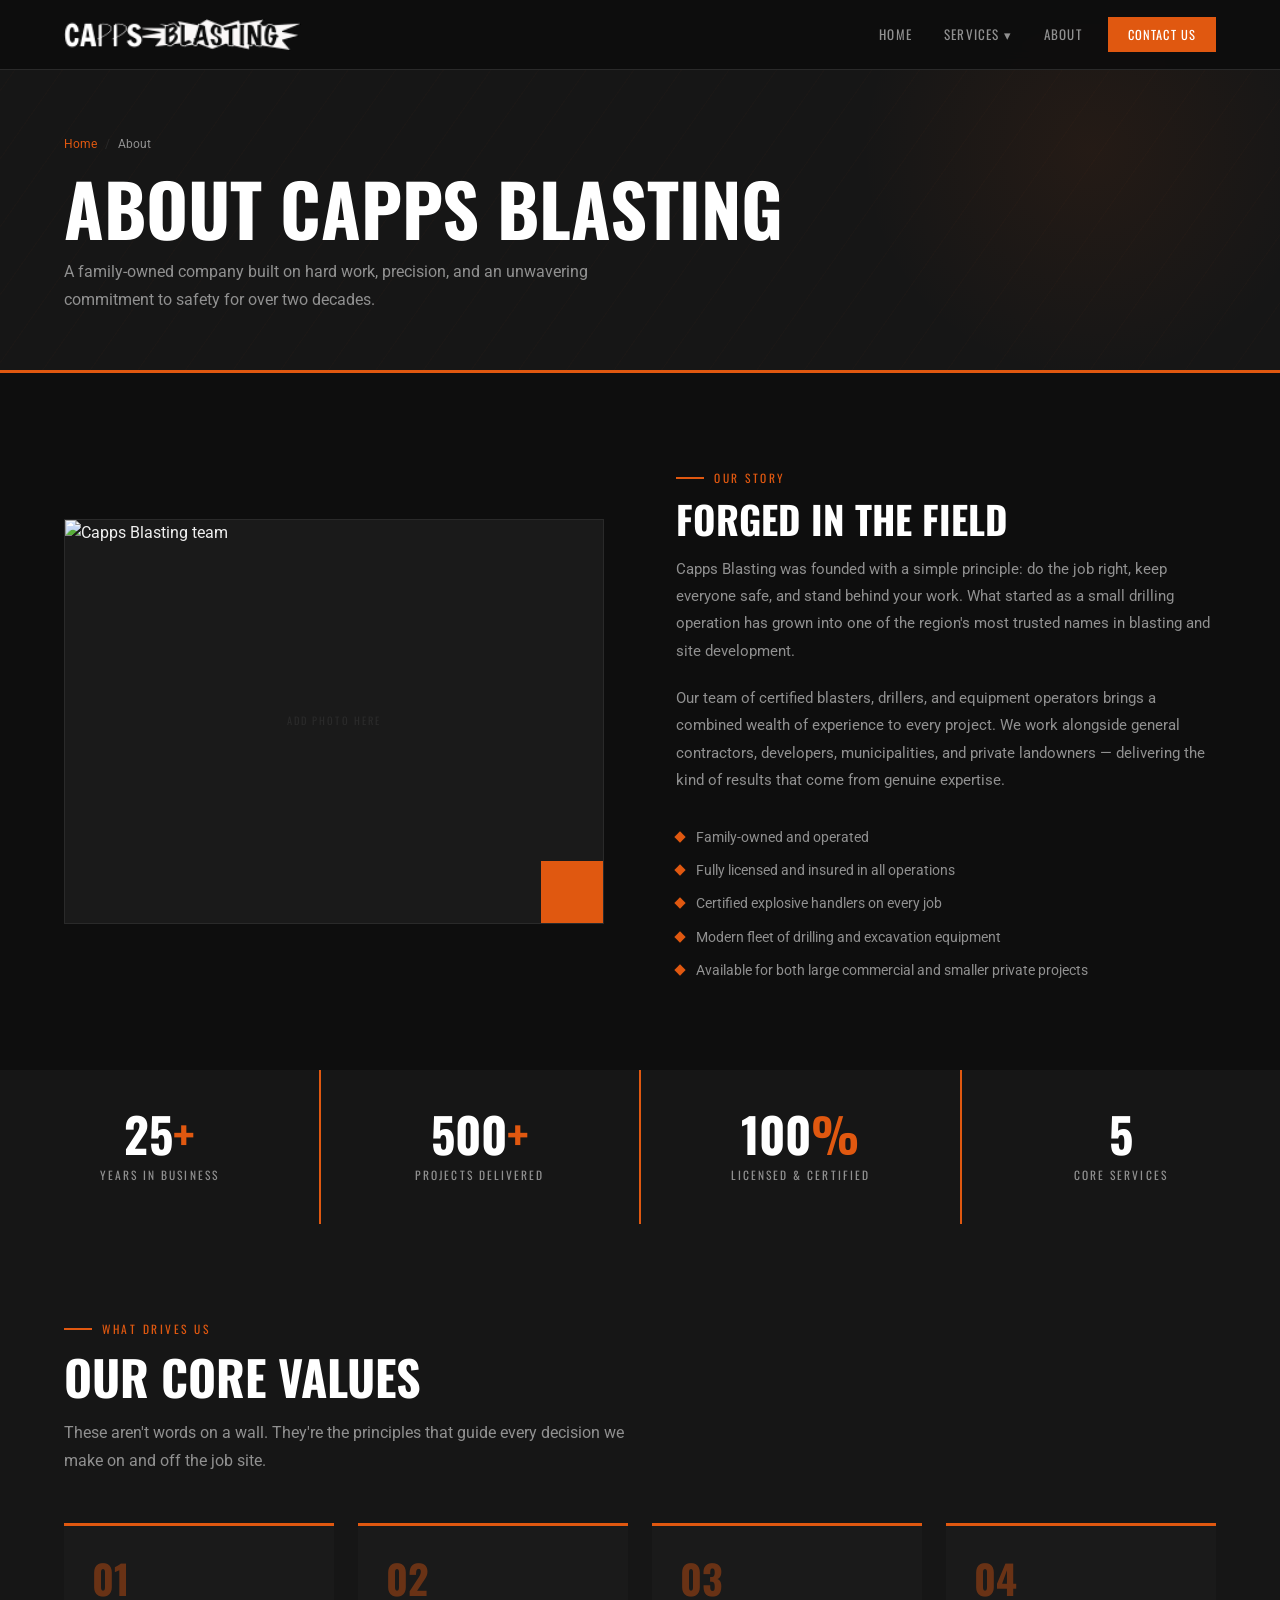
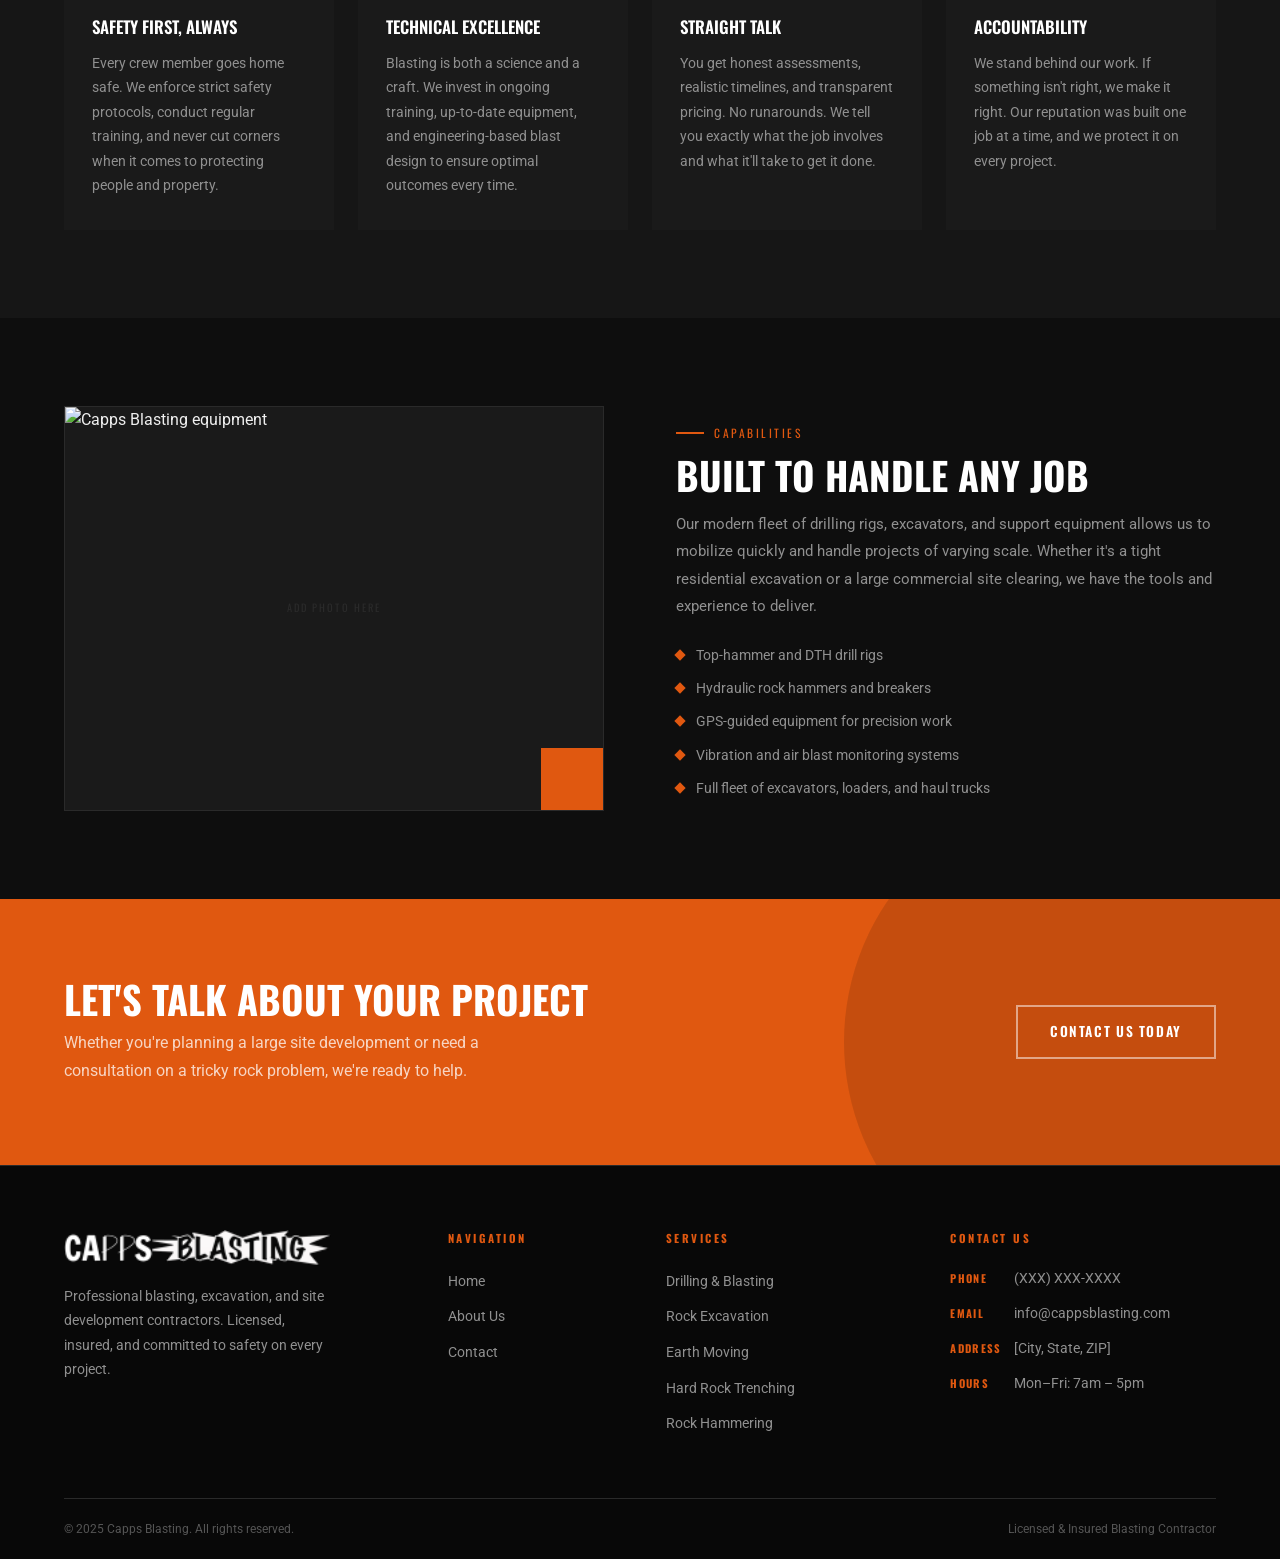
==== about/index.html @ eb907f0d "Replace text logo with logo.png across all pages, animate hero - Swap text logo for logo.png in head" ====
<!DOCTYPE html>
<html lang="en">
<head>
  <meta charset="UTF-8">
  <meta name="viewport" content="width=device-width, initial-scale=1.0">
  <title>About Us | Capps Blasting</title>
  <meta name="description" content="Learn about Capps Blasting — a family-owned drilling and blasting company built on safety, precision, and decades of hard rock experience.">
  <link rel="preconnect" href="https://fonts.googleapis.com">
  <link rel="preconnect" href="https://fonts.gstatic.com" crossorigin>
  <link href="https://fonts.googleapis.com/css2?family=Oswald:wght@400;500;600;700&family=Roboto:wght@300;400;500&display=swap" rel="stylesheet">
  <link rel="stylesheet" href="../css/style.css">
</head>
<body>

  <!-- ══ HEADER ═══════════════════════════════════════════════ -->
  <header class="site-header">
    <div class="container">
      <a href="../" class="logo">
          <img src="../images/home/logo.png" alt="Capps Blasting">
        </a>
      <button class="nav-toggle" aria-label="Toggle navigation" aria-expanded="false">
        <span></span><span></span><span></span>
      </button>
      <nav class="site-nav">
        <ul>
          <li><a href="../">Home</a></li>
          <li class="has-dropdown">
            <a href="#">Services &#9662;</a>
            <ul class="dropdown">
              <li><a href="../drilling-and-blasting/">Drilling &amp; Blasting</a></li>
              <li><a href="../rock-excavation/">Rock Excavation</a></li>
              <li><a href="../earth-moving-and-site-development/">Earth Moving &amp; Site Development</a></li>
              <li><a href="../hard-rock-trenching/">Hard Rock Trenching</a></li>
              <li><a href="../rock-hammering/">Rock Hammering</a></li>
            </ul>
          </li>
          <li><a href="../about/">About</a></li>
          <li><a href="#contact" class="nav-cta">Contact Us</a></li>
        </ul>
      </nav>
    </div>
  </header>

  <main>

    <!-- ══ PAGE HERO ═════════════════════════════════════════ -->
    <section class="page-hero">
      <div class="container">
        <div class="page-hero-inner">
          <nav class="breadcrumb" aria-label="Breadcrumb">
            <a href="../">Home</a>
            <span class="breadcrumb-sep">/</span>
            <span>About</span>
          </nav>
          <h1 class="page-hero-title">About Capps Blasting</h1>
          <p class="page-hero-sub">A family-owned company built on hard work, precision, and an unwavering commitment to safety for over two decades.</p>
        </div>
      </div>
    </section>

    <!-- ══ COMPANY OVERVIEW ══════════════════════════════════ -->
    <section class="section">
      <div class="container">
        <div class="two-col">
          <div class="img-block">
            <img src="../images/about/team.jpg" alt="Capps Blasting team">
            <div class="img-block-accent"></div>
          </div>
          <div class="col-body">
            <span class="section-label">Our Story</span>
            <h2 class="section-title">Forged in the Field</h2>
            <p style="color: var(--text-muted); font-size: 0.95rem; line-height: 1.8; margin-bottom: 20px;">Capps Blasting was founded with a simple principle: do the job right, keep everyone safe, and stand behind your work. What started as a small drilling operation has grown into one of the region's most trusted names in blasting and site development.</p>
            <p style="color: var(--text-muted); font-size: 0.95rem; line-height: 1.8; margin-bottom: 32px;">Our team of certified blasters, drillers, and equipment operators brings a combined wealth of experience to every project. We work alongside general contractors, developers, municipalities, and private landowners — delivering the kind of results that come from genuine expertise.</p>
            <ul class="check-list">
              <li>Family-owned and operated</li>
              <li>Fully licensed and insured in all operations</li>
              <li>Certified explosive handlers on every job</li>
              <li>Modern fleet of drilling and excavation equipment</li>
              <li>Available for both large commercial and smaller private projects</li>
            </ul>
          </div>
        </div>
      </div>
    </section>

    <!-- ══ STATS ══════════════════════════════════════════════ -->
    <div class="stats-row">
      <div class="stat-item">
        <div class="stat-number">25<em>+</em></div>
        <div class="stat-label">Years in Business</div>
      </div>
      <div class="stat-item">
        <div class="stat-number">500<em>+</em></div>
        <div class="stat-label">Projects Delivered</div>
      </div>
      <div class="stat-item">
        <div class="stat-number">100<em>%</em></div>
        <div class="stat-label">Licensed &amp; Certified</div>
      </div>
      <div class="stat-item">
        <div class="stat-number">5</div>
        <div class="stat-label">Core Services</div>
      </div>
    </div>

    <!-- ══ VALUES ════════════════════════════════════════════ -->
    <section class="section section--alt">
      <div class="container">
        <span class="section-label">What Drives Us</span>
        <h2 class="section-title">Our Core Values</h2>
        <p class="section-subtitle">These aren't words on a wall. They're the principles that guide every decision we make on and off the job site.</p>

        <div class="values-grid">
          <div class="value-card">
            <div class="value-num">01</div>
            <h3 class="value-title">Safety First, Always</h3>
            <p class="value-text">Every crew member goes home safe. We enforce strict safety protocols, conduct regular training, and never cut corners when it comes to protecting people and property.</p>
          </div>
          <div class="value-card">
            <div class="value-num">02</div>
            <h3 class="value-title">Technical Excellence</h3>
            <p class="value-text">Blasting is both a science and a craft. We invest in ongoing training, up-to-date equipment, and engineering-based blast design to ensure optimal outcomes every time.</p>
          </div>
          <div class="value-card">
            <div class="value-num">03</div>
            <h3 class="value-title">Straight Talk</h3>
            <p class="value-text">You get honest assessments, realistic timelines, and transparent pricing. No runarounds. We tell you exactly what the job involves and what it'll take to get it done.</p>
          </div>
          <div class="value-card">
            <div class="value-num">04</div>
            <h3 class="value-title">Accountability</h3>
            <p class="value-text">We stand behind our work. If something isn't right, we make it right. Our reputation was built one job at a time, and we protect it on every project.</p>
          </div>
        </div>
      </div>
    </section>

    <!-- ══ EQUIPMENT / CAPABILITIES ══════════════════════════ -->
    <section class="section">
      <div class="container">
        <div class="two-col two-col--flip">
          <div class="col-body">
            <span class="section-label">Capabilities</span>
            <h2 class="section-title">Built to Handle Any Job</h2>
            <p style="color: var(--text-muted); font-size: 0.95rem; line-height: 1.8; margin-bottom: 24px;">Our modern fleet of drilling rigs, excavators, and support equipment allows us to mobilize quickly and handle projects of varying scale. Whether it's a tight residential excavation or a large commercial site clearing, we have the tools and experience to deliver.</p>
            <ul class="check-list">
              <li>Top-hammer and DTH drill rigs</li>
              <li>Hydraulic rock hammers and breakers</li>
              <li>GPS-guided equipment for precision work</li>
              <li>Vibration and air blast monitoring systems</li>
              <li>Full fleet of excavators, loaders, and haul trucks</li>
            </ul>
          </div>
          <div class="img-block">
            <img src="../images/about/team.jpg" alt="Capps Blasting equipment">
            <div class="img-block-accent"></div>
          </div>
        </div>
      </div>
    </section>

    <!-- ══ CTA ════════════════════════════════════════════════ -->
    <section class="cta-section">
      <div class="container">
        <div class="cta-inner">
          <div>
            <h2 class="section-title">Let's Talk About Your Project</h2>
            <p class="section-subtitle">Whether you're planning a large site development or need a consultation on a tricky rock problem, we're ready to help.</p>
          </div>
          <div class="cta-actions">
            <a href="#contact" class="btn btn--outline">Contact Us Today</a>
          </div>
        </div>
      </div>
    </section>

  </main>

  <!-- ══ FOOTER ════════════════════════════════════════════════ -->
  <footer class="site-footer" id="contact">
    <div class="container">
      <div class="footer-grid">
        <div class="footer-brand">
          <a href="../" class="logo">
          <img src="../images/home/logo.png" alt="Capps Blasting">
        </a>
          <p>Professional blasting, excavation, and site development contractors. Licensed, insured, and committed to safety on every project.</p>
        </div>
        <div class="footer-col">
          <h4 class="footer-col-title">Navigation</h4>
          <ul>
            <li><a href="../">Home</a></li>
            <li><a href="../about/">About Us</a></li>
            <li><a href="#contact">Contact</a></li>
          </ul>
        </div>
        <div class="footer-col">
          <h4 class="footer-col-title">Services</h4>
          <ul>
            <li><a href="../drilling-and-blasting/">Drilling &amp; Blasting</a></li>
            <li><a href="../rock-excavation/">Rock Excavation</a></li>
            <li><a href="../earth-moving-and-site-development/">Earth Moving</a></li>
            <li><a href="../hard-rock-trenching/">Hard Rock Trenching</a></li>
            <li><a href="../rock-hammering/">Rock Hammering</a></li>
          </ul>
        </div>
        <div class="footer-col">
          <h4 class="footer-col-title">Contact Us</h4>
          <div class="footer-contact-item">
            <strong>Phone</strong>
            <span>(XXX) XXX-XXXX</span>
          </div>
          <div class="footer-contact-item">
            <strong>Email</strong>
            <span>info@cappsblasting.com</span>
          </div>
          <div class="footer-contact-item">
            <strong>Address</strong>
            <span>[City, State, ZIP]</span>
          </div>
          <div class="footer-contact-item">
            <strong>Hours</strong>
            <span>Mon&ndash;Fri: 7am &ndash; 5pm</span>
          </div>
        </div>
      </div>
      <div class="footer-bottom">
        <p>&copy; 2025 Capps Blasting. All rights reserved.</p>
        <p>Licensed &amp; Insured Blasting Contractor</p>
      </div>
    </div>
  </footer>

  <script src="../js/main.js"></script>
</body>
</html>
---- css/style.css ----
/* ============================================================
   Capps Blasting — style.css
   ============================================================ */

@import url('https://fonts.googleapis.com/css2?family=Oswald:wght@400;500;600;700&family=Roboto:wght@300;400;500&display=swap');

/* ── DESIGN TOKENS ─────────────────────────────────────────── */
:root {
  --bg:          #0E0E0E;
  --bg-alt:      #161616;
  --bg-card:     #1A1A1A;
  --accent:      #E05810;
  --accent-dark: #B84409;
  --text:        #EFEFEF;
  --text-muted:  #909090;
  --border:      #2A2A2A;
  --white:       #FFFFFF;

  --font-head: 'Oswald', sans-serif;
  --font-body: 'Roboto', sans-serif;

  --container: 1200px;
  --header-h:  70px;
  --ease:      0.2s ease;
}

/* ── RESET ─────────────────────────────────────────────────── */
*, *::before, *::after { box-sizing: border-box; margin: 0; padding: 0; }
html  { scroll-behavior: smooth; font-size: 16px; }
body  {
  font-family: var(--font-body);
  background: var(--bg);
  color: var(--text);
  line-height: 1.6;
  -webkit-font-smoothing: antialiased;
}
img { max-width: 100%; display: block; }
a   { color: inherit; text-decoration: none; }
ul  { list-style: none; }

/* ── UTILITIES ─────────────────────────────────────────────── */
.container {
  max-width: var(--container);
  margin: 0 auto;
  padding: 0 24px;
}

.section       { padding: 88px 0; }
.section--alt  { background: var(--bg-alt); }
.section--dark { background: #0A0A0A; }

.section-label {
  display: inline-flex;
  align-items: center;
  gap: 10px;
  font-family: var(--font-head);
  font-size: 0.72rem;
  letter-spacing: 0.22em;
  text-transform: uppercase;
  color: var(--accent);
  margin-bottom: 14px;
}
.section-label::before {
  content: '';
  display: block;
  width: 28px;
  height: 2px;
  background: var(--accent);
  flex-shrink: 0;
}

.section-title {
  font-family: var(--font-head);
  font-size: clamp(2rem, 4vw, 3rem);
  font-weight: 700;
  text-transform: uppercase;
  line-height: 1.05;
  color: var(--white);
  margin-bottom: 16px;
}

.section-subtitle {
  font-size: 1rem;
  color: var(--text-muted);
  max-width: 560px;
  line-height: 1.75;
}

/* ── BUTTONS ───────────────────────────────────────────────── */
.btn {
  display: inline-block;
  font-family: var(--font-head);
  font-weight: 600;
  font-size: 0.85rem;
  letter-spacing: 0.12em;
  text-transform: uppercase;
  padding: 14px 32px;
  border: 2px solid transparent;
  cursor: pointer;
  transition: all var(--ease);
  white-space: nowrap;
}
.btn--primary {
  background: var(--accent);
  color: var(--white);
  border-color: var(--accent);
}
.btn--primary:hover {
  background: var(--accent-dark);
  border-color: var(--accent-dark);
}
.btn--outline {
  background: transparent;
  color: var(--white);
  border-color: rgba(255,255,255,0.4);
}
.btn--outline:hover {
  border-color: var(--white);
  background: var(--white);
  color: var(--bg);
}
.btn--outline-accent {
  background: transparent;
  color: var(--accent);
  border-color: var(--accent);
}
.btn--outline-accent:hover {
  background: var(--accent);
  color: var(--white);
}

/* ── HEADER / NAV ──────────────────────────────────────────── */
.site-header {
  position: fixed;
  top: 0; left: 0; right: 0;
  z-index: 200;
  height: var(--header-h);
  background: rgba(14, 14, 14, 0.97);
  backdrop-filter: blur(10px);
  border-bottom: 1px solid var(--border);
}
.site-header .container {
  display: flex;
  align-items: center;
  justify-content: space-between;
  height: 100%;
}

/* Logo */
.logo {
  display: flex;
  align-items: center;
  flex-shrink: 0;
}
.logo img {
  height: 32px;
  width: auto;
  display: block;
}
.site-footer .logo img {
  height: 36px;
}

/* Nav links */
.site-nav ul {
  display: flex;
  align-items: center;
  gap: 4px;
}
.site-nav > ul > li > a {
  font-family: var(--font-head);
  font-size: 0.82rem;
  letter-spacing: 0.09em;
  text-transform: uppercase;
  color: var(--text-muted);
  padding: 8px 14px;
  transition: color var(--ease);
  display: block;
}
.site-nav > ul > li > a:hover,
.site-nav > ul > li > a.active { color: var(--white); }

/* Services dropdown */
.has-dropdown { position: relative; }
.dropdown {
  position: absolute;
  top: calc(100% + 1px);
  left: 0;
  min-width: 270px;
  background: var(--bg-card);
  border: 1px solid var(--border);
  border-top: 2px solid var(--accent);
  opacity: 0;
  visibility: hidden;
  transform: translateY(6px);
  transition: all var(--ease);
  z-index: 300;
}
.has-dropdown:hover .dropdown {
  opacity: 1;
  visibility: visible;
  transform: translateY(0);
}
.dropdown li a {
  display: block;
  padding: 11px 20px;
  font-size: 0.82rem;
  color: var(--text-muted);
  border-bottom: 1px solid var(--border);
  transition: all var(--ease);
}
.dropdown li:last-child a { border-bottom: none; }
.dropdown li a:hover {
  color: var(--accent);
  background: rgba(224,88,16,0.06);
  padding-left: 26px;
}

/* Nav CTA button */
.nav-cta {
  background: var(--accent) !important;
  color: var(--white) !important;
  padding: 8px 20px !important;
  letter-spacing: 0.1em;
  margin-left: 8px;
  font-family: var(--font-head);
  font-size: 0.78rem !important;
  text-transform: uppercase;
}
.nav-cta:hover { background: var(--accent-dark) !important; color: var(--white) !important; }

/* Hamburger */
.nav-toggle {
  display: none;
  flex-direction: column;
  justify-content: center;
  gap: 5px;
  background: none;
  border: none;
  cursor: pointer;
  padding: 4px;
  z-index: 400;
}
.nav-toggle span {
  display: block;
  width: 24px;
  height: 2px;
  background: var(--white);
  transition: all 0.25s ease;
  transform-origin: center;
}
.nav-toggle.open span:nth-child(1) { transform: translateY(7px) rotate(45deg); }
.nav-toggle.open span:nth-child(2) { opacity: 0; transform: scaleX(0); }
.nav-toggle.open span:nth-child(3) { transform: translateY(-7px) rotate(-45deg); }

/* ── HERO TITLE LETTER ANIMATION ──────────────────────────── */
.hero-title .char {
  display: inline-block;
  white-space: pre;
  opacity: 0;
  animation: charFadeIn 0.5s ease forwards;
}
.hero-title .char--accent { color: var(--accent); }

@keyframes charFadeIn {
  from {
    opacity: 0;
    transform: translateY(14px);
  }
  to {
    opacity: 1;
    transform: translateY(0);
  }
}

/* ── HERO (homepage) ───────────────────────────────────────── */
.hero {
  min-height: 100vh;
  display: flex;
  align-items: center;
  padding-top: var(--header-h);
  background: url('../images/home/home-header.jpg') center center / cover no-repeat;
  position: relative;
  overflow: hidden;
}
/* Dark overlay — starts fully black then fades to reveal background image */
.hero::before {
  content: '';
  position: absolute;
  inset: 0;
  background-color: rgba(0, 0, 0, 0.62);
  animation: heroReveal 1.6s ease forwards;
  pointer-events: none;
}

@keyframes heroReveal {
  from { background-color: #0E0E0E; }
  to   { background-color: rgba(0, 0, 0, 0.62); }
}
/* Orange radial glow */
.hero::after {
  content: '';
  position: absolute;
  top: -80px; right: -80px;
  width: 700px; height: 700px;
  background: radial-gradient(circle, rgba(224,88,16,0.18) 0%, transparent 65%);
  pointer-events: none;
}
.hero-inner {
  position: relative;
  z-index: 1;
  padding: 80px 0;
}
.hero-eyebrow {
  font-family: var(--font-head);
  font-size: 0.72rem;
  letter-spacing: 0.25em;
  text-transform: uppercase;
  color: var(--accent);
  margin-bottom: 22px;
  display: flex;
  align-items: center;
  gap: 12px;
}
.hero-eyebrow::before {
  content: '';
  display: inline-block;
  width: 36px; height: 2px;
  background: var(--accent);
  flex-shrink: 0;
}
.hero-title {
  font-family: var(--font-head);
  font-size: clamp(3.2rem, 8vw, 6.5rem);
  font-weight: 700;
  text-transform: uppercase;
  line-height: 0.95;
  color: var(--white);
  margin-bottom: 28px;
  max-width: 760px;
}
.hero-title span { color: var(--accent); }

.hero-subtitle {
  font-size: 1.05rem;
  color: var(--white);
  max-width: 480px;
  line-height: 1.8;
  margin-bottom: 44px;
}
.hero-actions {
  display: flex;
  gap: 16px;
  flex-wrap: wrap;
}
/* Orange accent bar along bottom of hero */
.hero-bar {
  position: absolute;
  bottom: 0; left: 0;
  width: 180px; height: 3px;
  background: var(--accent);
}

/* ── PAGE HERO (inner pages) ───────────────────────────────── */
.page-hero {
  padding: calc(var(--header-h) + 64px) 0 56px;
  background: var(--bg-alt);
  position: relative;
  overflow: hidden;
  border-bottom: 3px solid var(--accent);
}
.page-hero::before {
  content: '';
  position: absolute;
  inset: 0;
  background-image: repeating-linear-gradient(
    -55deg,
    transparent 0, transparent 38px,
    rgba(224,88,16,0.018) 38px, rgba(224,88,16,0.018) 39px
  );
  pointer-events: none;
}
.page-hero::after {
  content: '';
  position: absolute;
  top: -100px; right: -60px;
  width: 500px; height: 500px;
  background: radial-gradient(circle, rgba(224,88,16,0.07) 0%, transparent 65%);
  pointer-events: none;
}
.page-hero-inner { position: relative; z-index: 1; }
.breadcrumb {
  font-size: 0.78rem;
  color: var(--text-muted);
  margin-bottom: 18px;
  display: flex;
  align-items: center;
  gap: 8px;
}
.breadcrumb a { color: var(--accent); transition: color var(--ease); }
.breadcrumb a:hover { color: var(--white); }
.breadcrumb-sep { color: var(--border); }

.page-hero-title {
  font-family: var(--font-head);
  font-size: clamp(2.5rem, 6vw, 4.5rem);
  font-weight: 700;
  text-transform: uppercase;
  line-height: 1;
  color: var(--white);
}
.page-hero-sub {
  font-size: 1rem;
  color: var(--text-muted);
  margin-top: 14px;
  max-width: 560px;
  line-height: 1.75;
}

/* ── SERVICE CARDS GRID ────────────────────────────────────── */
.services-grid {
  display: grid;
  grid-template-columns: repeat(auto-fit, minmax(300px, 1fr));
  gap: 2px;
  background: var(--border);
  border: 2px solid var(--border);
}
.service-card {
  background: var(--bg-card);
  padding: 40px 36px;
  position: relative;
  overflow: hidden;
  transition: background var(--ease);
}
.service-card::before {
  content: '';
  position: absolute;
  top: 0; left: 0;
  width: 3px; height: 0;
  background: var(--accent);
  transition: height 0.35s ease;
}
.service-card:hover { background: #212121; }
.service-card:hover::before { height: 100%; }

.service-card-num {
  font-family: var(--font-head);
  font-size: 4rem;
  font-weight: 700;
  color: rgba(224,88,16,0.12);
  line-height: 1;
  margin-bottom: 18px;
  transition: color var(--ease);
  user-select: none;
}
.service-card:hover .service-card-num { color: rgba(224,88,16,0.25); }

.service-card-title {
  font-family: var(--font-head);
  font-size: 1.2rem;
  font-weight: 600;
  text-transform: uppercase;
  color: var(--white);
  margin-bottom: 12px;
  line-height: 1.2;
}
.service-card-text {
  font-size: 0.875rem;
  color: var(--text-muted);
  line-height: 1.75;
  margin-bottom: 28px;
}
.service-card-link {
  font-family: var(--font-head);
  font-size: 0.78rem;
  letter-spacing: 0.12em;
  text-transform: uppercase;
  color: var(--accent);
  display: inline-flex;
  align-items: center;
  gap: 8px;
  transition: gap var(--ease);
}
.service-card-link::after { content: '\2192'; }
/* Stretch link to cover the full card */
.service-card-link::before {
  content: '';
  position: absolute;
  inset: 0;
  z-index: 1;
}
.service-card:hover .service-card-link { gap: 14px; }

/* ── STATS ROW ─────────────────────────────────────────────── */
.stats-row {
  display: grid;
  grid-template-columns: repeat(4, 1fr);
  gap: 2px;
  background: var(--accent);
}
.stat-item {
  background: var(--bg-alt);
  padding: 40px 28px;
  text-align: center;
}
.stat-number {
  font-family: var(--font-head);
  font-size: 3rem;
  font-weight: 700;
  color: var(--white);
  line-height: 1;
  margin-bottom: 8px;
}
.stat-number em { color: var(--accent); font-style: normal; }
.stat-label {
  font-family: var(--font-head);
  font-size: 0.72rem;
  letter-spacing: 0.18em;
  text-transform: uppercase;
  color: var(--text-muted);
}

/* ── TWO-COL LAYOUT ────────────────────────────────────────── */
.two-col {
  display: grid;
  grid-template-columns: 1fr 1fr;
  gap: 72px;
  align-items: center;
}
.two-col--flip { direction: rtl; }
.two-col--flip > * { direction: ltr; }

/* Image placeholder block */
.img-block {
  position: relative;
  background: var(--bg-card);
  border: 1px solid var(--border);
  aspect-ratio: 4 / 3;
  display: flex;
  align-items: center;
  justify-content: center;
  overflow: hidden;
}
/* Decorative corner accent */
.img-block::after {
  content: 'ADD PHOTO HERE';
  font-family: var(--font-head);
  font-size: 0.65rem;
  letter-spacing: 0.2em;
  color: var(--border);
}
.img-block img {
  position: absolute;
  inset: 0;
  width: 100%; height: 100%;
  object-fit: cover;
}
.img-block-accent {
  position: absolute;
  bottom: -10px; right: -10px;
  width: 72px; height: 72px;
  background: var(--accent);
  z-index: 0;
}

/* Content beside image */
.col-body .section-label  { margin-bottom: 12px; }
.col-body .section-title  { font-size: clamp(1.8rem, 3vw, 2.5rem); }

.check-list { margin-top: 24px; display: grid; gap: 10px; }
.check-list li {
  display: flex;
  align-items: flex-start;
  gap: 12px;
  font-size: 0.9rem;
  color: var(--text-muted);
}
.check-list li::before {
  content: '';
  display: block;
  width: 8px; height: 8px;
  background: var(--accent);
  flex-shrink: 0;
  margin-top: 7px;
  transform: rotate(45deg);
}

/* ── FEATURE LIST (service pages) ──────────────────────────── */
.feature-grid {
  display: grid;
  grid-template-columns: repeat(auto-fit, minmax(280px, 1fr));
  gap: 2px;
  background: var(--border);
  border: 2px solid var(--border);
  margin-top: 48px;
}
.feature-item {
  background: var(--bg-card);
  padding: 28px 30px;
  border-left: 3px solid transparent;
  transition: border-color var(--ease), background var(--ease);
}
.feature-item:hover {
  border-left-color: var(--accent);
  background: #1F1F1F;
}
.feature-item-title {
  font-family: var(--font-head);
  font-size: 1rem;
  font-weight: 600;
  text-transform: uppercase;
  color: var(--white);
  margin-bottom: 8px;
  display: flex;
  align-items: center;
  gap: 10px;
}
.feature-item-title::before {
  content: '';
  display: block;
  width: 6px; height: 6px;
  background: var(--accent);
  flex-shrink: 0;
  transform: rotate(45deg);
}
.feature-item-text {
  font-size: 0.875rem;
  color: var(--text-muted);
  line-height: 1.7;
}

/* ── PROCESS STEPS ─────────────────────────────────────────── */
.process-grid {
  display: grid;
  grid-template-columns: repeat(auto-fit, minmax(220px, 1fr));
  gap: 2px;
  background: var(--border);
  border: 2px solid var(--border);
}
.process-step {
  background: var(--bg-card);
  padding: 36px 28px;
}
.process-step-num {
  font-family: var(--font-head);
  font-size: 3rem;
  font-weight: 700;
  color: var(--accent);
  opacity: 0.35;
  line-height: 1;
  margin-bottom: 16px;
}
.process-step-title {
  font-family: var(--font-head);
  font-size: 1rem;
  font-weight: 600;
  text-transform: uppercase;
  color: var(--white);
  margin-bottom: 10px;
}
.process-step-text {
  font-size: 0.85rem;
  color: var(--text-muted);
  line-height: 1.65;
}

/* ── VALUES GRID (about) ───────────────────────────────────── */
.values-grid {
  display: grid;
  grid-template-columns: repeat(auto-fit, minmax(240px, 1fr));
  gap: 24px;
  margin-top: 48px;
}
.value-card {
  padding: 32px 28px;
  background: var(--bg-card);
  border-top: 3px solid var(--accent);
}
.value-num {
  font-family: var(--font-head);
  font-size: 2.5rem;
  font-weight: 700;
  color: var(--accent);
  opacity: 0.4;
  line-height: 1;
  margin-bottom: 16px;
}
.value-title {
  font-family: var(--font-head);
  font-size: 1.05rem;
  font-weight: 600;
  text-transform: uppercase;
  color: var(--white);
  margin-bottom: 10px;
}
.value-text {
  font-size: 0.875rem;
  color: var(--text-muted);
  line-height: 1.75;
}

/* ── RELATED SERVICES ──────────────────────────────────────── */
.related-grid {
  display: grid;
  grid-template-columns: repeat(auto-fit, minmax(220px, 1fr));
  gap: 2px;
  background: var(--border);
  border: 2px solid var(--border);
  margin-top: 40px;
}
.related-card {
  background: var(--bg-card);
  padding: 28px 26px;
  display: flex;
  flex-direction: column;
  gap: 12px;
  transition: background var(--ease);
  position: relative;
}
.related-card::after {
  content: '\2192';
  position: absolute;
  bottom: 24px; right: 24px;
  color: var(--accent);
  font-size: 1.2rem;
  opacity: 0;
  transition: opacity var(--ease);
}
.related-card:hover { background: #212121; }
.related-card:hover::after { opacity: 1; }
.related-card-title {
  font-family: var(--font-head);
  font-size: 0.95rem;
  font-weight: 600;
  text-transform: uppercase;
  color: var(--white);
}
.related-card-text {
  font-size: 0.82rem;
  color: var(--text-muted);
  line-height: 1.6;
}

/* ── CTA SECTION ───────────────────────────────────────────── */
.cta-section {
  padding: 80px 0;
  background: var(--accent);
  position: relative;
  overflow: hidden;
}
.cta-section::before {
  content: '';
  position: absolute;
  top: -40%; right: -5%;
  width: 500px; height: 500px;
  background: rgba(0,0,0,0.12);
  border-radius: 50%;
  pointer-events: none;
}
.cta-inner {
  position: relative;
  z-index: 1;
  display: flex;
  justify-content: space-between;
  align-items: center;
  gap: 40px;
  flex-wrap: wrap;
}
.cta-section .section-title { color: var(--white); margin-bottom: 10px; font-size: clamp(1.8rem, 3vw, 2.4rem); }
.cta-section .section-subtitle { color: rgba(255,255,255,0.75); max-width: 480px; }
.cta-actions { display: flex; gap: 14px; flex-wrap: wrap; }
.cta-section .btn--outline {
  border-color: rgba(255,255,255,0.5);
  color: var(--white);
}
.cta-section .btn--outline:hover {
  background: var(--white);
  border-color: var(--white);
  color: var(--accent);
}

/* ── FOOTER ────────────────────────────────────────────────── */
.site-footer {
  background: #080808;
  border-top: 1px solid var(--border);
  padding-top: 64px;
}
.footer-grid {
  display: grid;
  grid-template-columns: 2fr 1fr 1.4fr 1.6fr;
  gap: 52px;
  margin-bottom: 52px;
}
.footer-brand .logo { margin-bottom: 18px; }
.footer-brand p {
  font-size: 0.875rem;
  color: var(--text-muted);
  line-height: 1.75;
  max-width: 270px;
}
.footer-col-title {
  font-family: var(--font-head);
  font-size: 0.7rem;
  letter-spacing: 0.22em;
  text-transform: uppercase;
  color: var(--accent);
  margin-bottom: 20px;
}
.footer-col ul li { margin-bottom: 10px; }
.footer-col ul li a {
  font-size: 0.875rem;
  color: var(--text-muted);
  transition: color var(--ease);
}
.footer-col ul li a:hover { color: var(--white); }

.footer-contact-item {
  display: flex;
  gap: 12px;
  margin-bottom: 14px;
  align-items: flex-start;
}
.footer-contact-item strong {
  font-family: var(--font-head);
  font-size: 0.68rem;
  letter-spacing: 0.12em;
  text-transform: uppercase;
  color: var(--accent);
  min-width: 52px;
  padding-top: 2px;
}
.footer-contact-item span {
  font-size: 0.875rem;
  color: var(--text-muted);
  line-height: 1.5;
}
.footer-bottom {
  border-top: 1px solid var(--border);
  padding: 20px 0;
  display: flex;
  justify-content: space-between;
  align-items: center;
  gap: 16px;
  flex-wrap: wrap;
}
.footer-bottom p {
  font-size: 0.78rem;
  color: #555;
}

/* ── RESPONSIVE ────────────────────────────────────────────── */
@media (max-width: 1024px) {
  .footer-grid   { grid-template-columns: 1fr 1fr; gap: 36px; }
  .stats-row     { grid-template-columns: repeat(2, 1fr); }
  .two-col       { grid-template-columns: 1fr; gap: 40px; }
  .two-col--flip { direction: ltr; }
}

@media (max-width: 768px) {
  .nav-toggle { display: flex; }

  .site-nav {
    position: fixed;
    inset: var(--header-h) 0 0 0;
    background: #0A0A0A;
    padding: 28px 24px;
    overflow-y: auto;
    transform: translateX(100%);
    transition: transform 0.3s ease;
    z-index: 150;
  }
  .site-nav.open { transform: translateX(0); }

  .site-nav ul {
    flex-direction: column;
    align-items: stretch;
    gap: 0;
  }
  .site-nav > ul > li {
    border-bottom: 1px solid var(--border);
  }
  .site-nav > ul > li > a {
    display: block;
    padding: 16px 4px;
    font-size: 1.05rem;
    color: var(--text);
  }
  .dropdown {
    position: static;
    opacity: 1;
    visibility: visible;
    transform: none;
    border: none;
    background: transparent;
    padding-left: 14px;
    margin-bottom: 8px;
  }
  .dropdown li a {
    padding: 9px 8px;
    border-bottom: none;
    font-size: 0.9rem;
  }
  .nav-cta { margin-left: 0 !important; }

  .section       { padding: 60px 0; }
  .hero-inner    { padding: 60px 0; }
  .hero-actions  { flex-direction: column; align-items: flex-start; }
  .cta-inner     { flex-direction: column; align-items: flex-start; }

  .feature-grid  { grid-template-columns: 1fr; }
  .related-grid  { grid-template-columns: 1fr 1fr; }
  .footer-grid   { grid-template-columns: 1fr; gap: 32px; }
  .footer-bottom { flex-direction: column; text-align: center; }
}

@media (max-width: 540px) {
  .services-grid  { grid-template-columns: 1fr; }
  .stats-row      { grid-template-columns: 1fr 1fr; }
  .process-grid   { grid-template-columns: 1fr; }
  .values-grid    { grid-template-columns: 1fr; }
  .related-grid   { grid-template-columns: 1fr; }
}
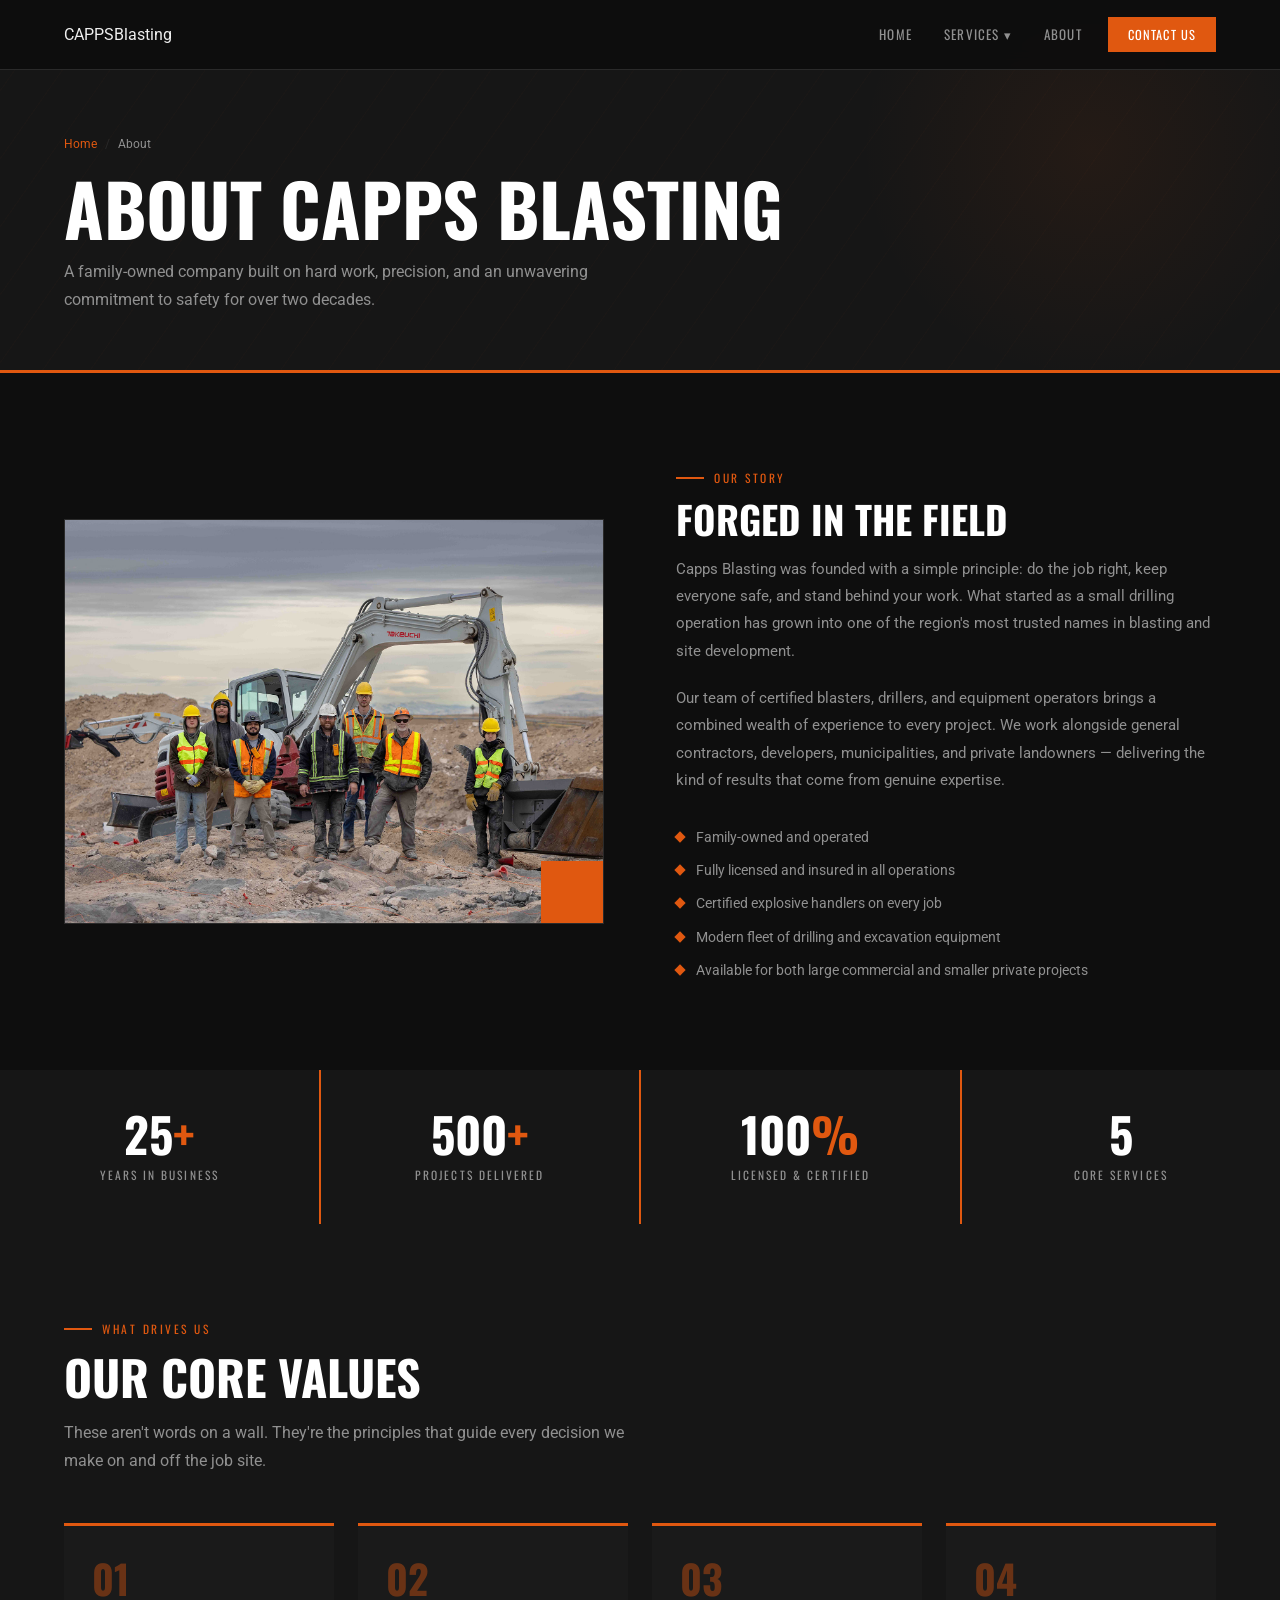
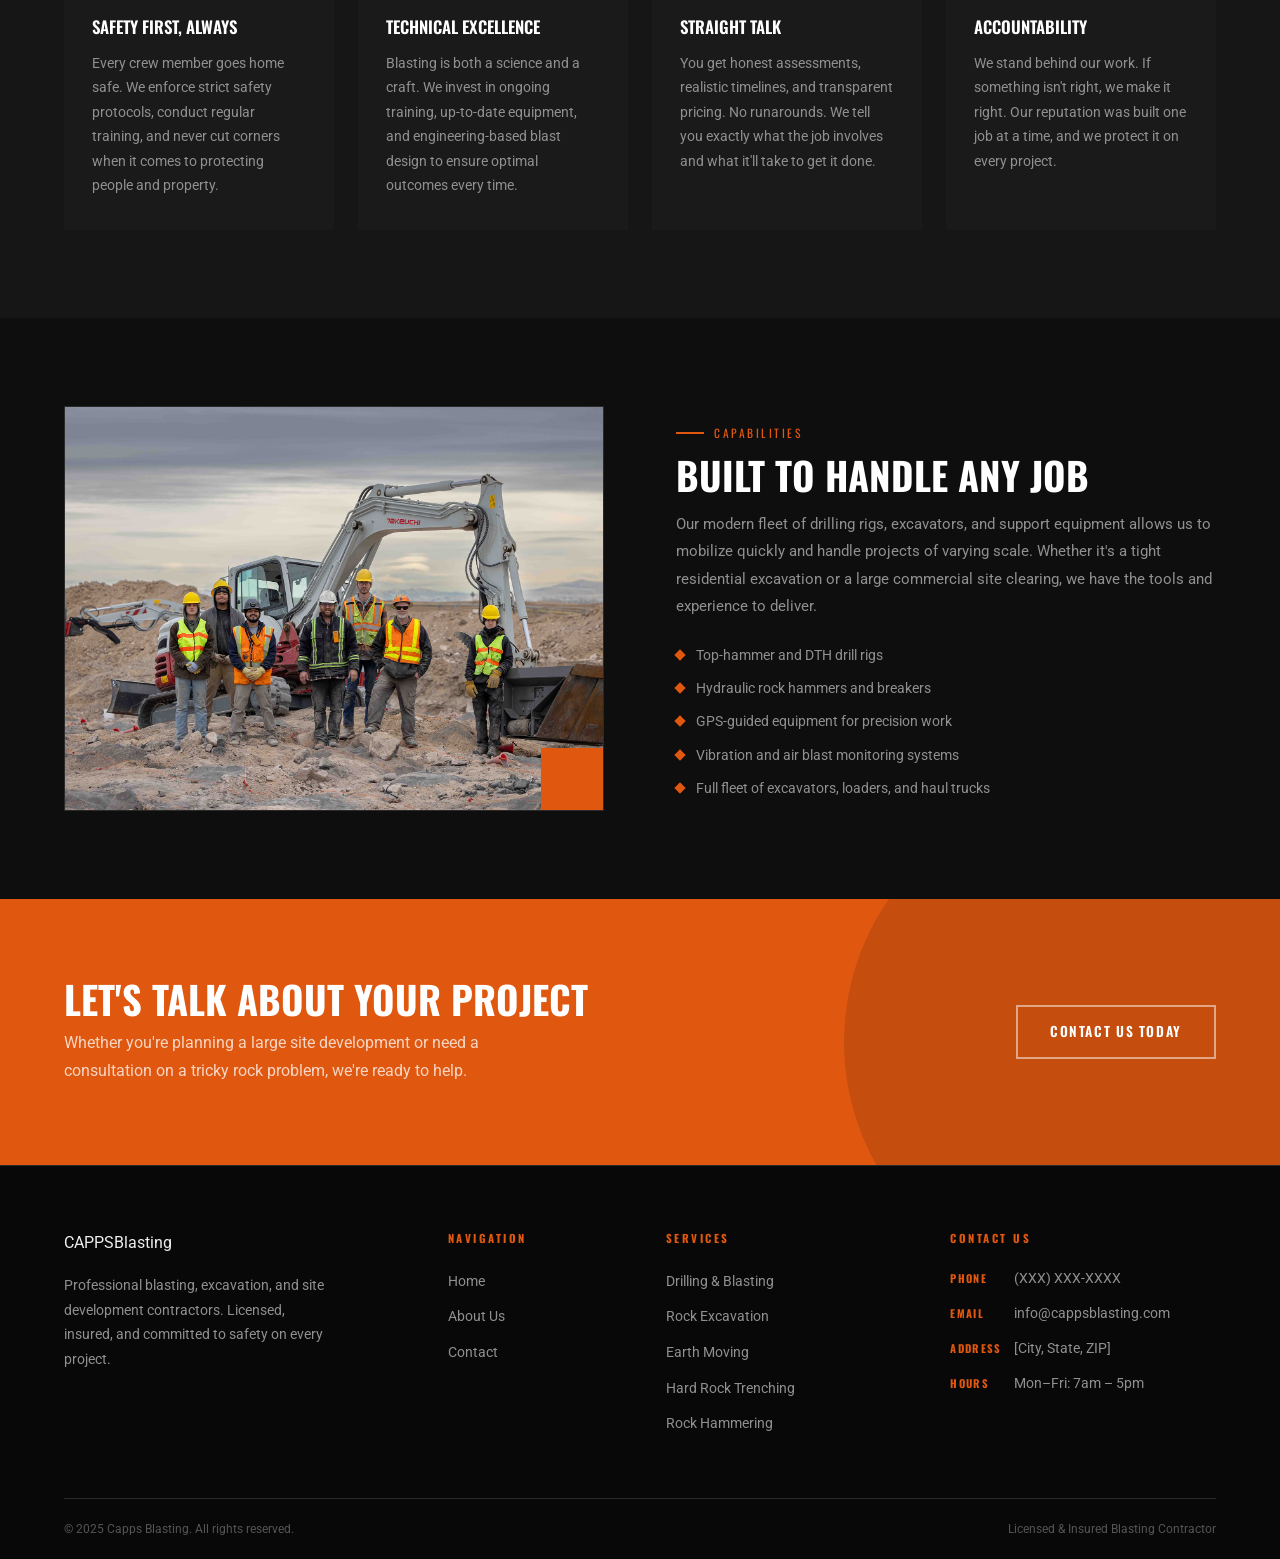
==== commit f4b705d2: "Add team photo to homepage and about page image placeholders Co-Authored-By: Claude Sonnet 4.6 <nore" ====
--- a/about/index.html
+++ b/about/index.html
@@ -16,8 +16,9 @@
   <header class="site-header">
     <div class="container">
       <a href="../" class="logo">
-          <img src="../images/home/logo.png" alt="Capps Blasting">
-        </a>
+        <span class="logo-name">CAPPS</span>
+        <span class="logo-tagline">Blasting</span>
+      </a>
       <button class="nav-toggle" aria-label="Toggle navigation" aria-expanded="false">
         <span></span><span></span><span></span>
       </button>
@@ -182,8 +183,9 @@
       <div class="footer-grid">
         <div class="footer-brand">
           <a href="../" class="logo">
-          <img src="../images/home/logo.png" alt="Capps Blasting">
-        </a>
+            <span class="logo-name">CAPPS</span>
+            <span class="logo-tagline">Blasting</span>
+          </a>
           <p>Professional blasting, excavation, and site development contractors. Licensed, insured, and committed to safety on every project.</p>
         </div>
         <div class="footer-col">
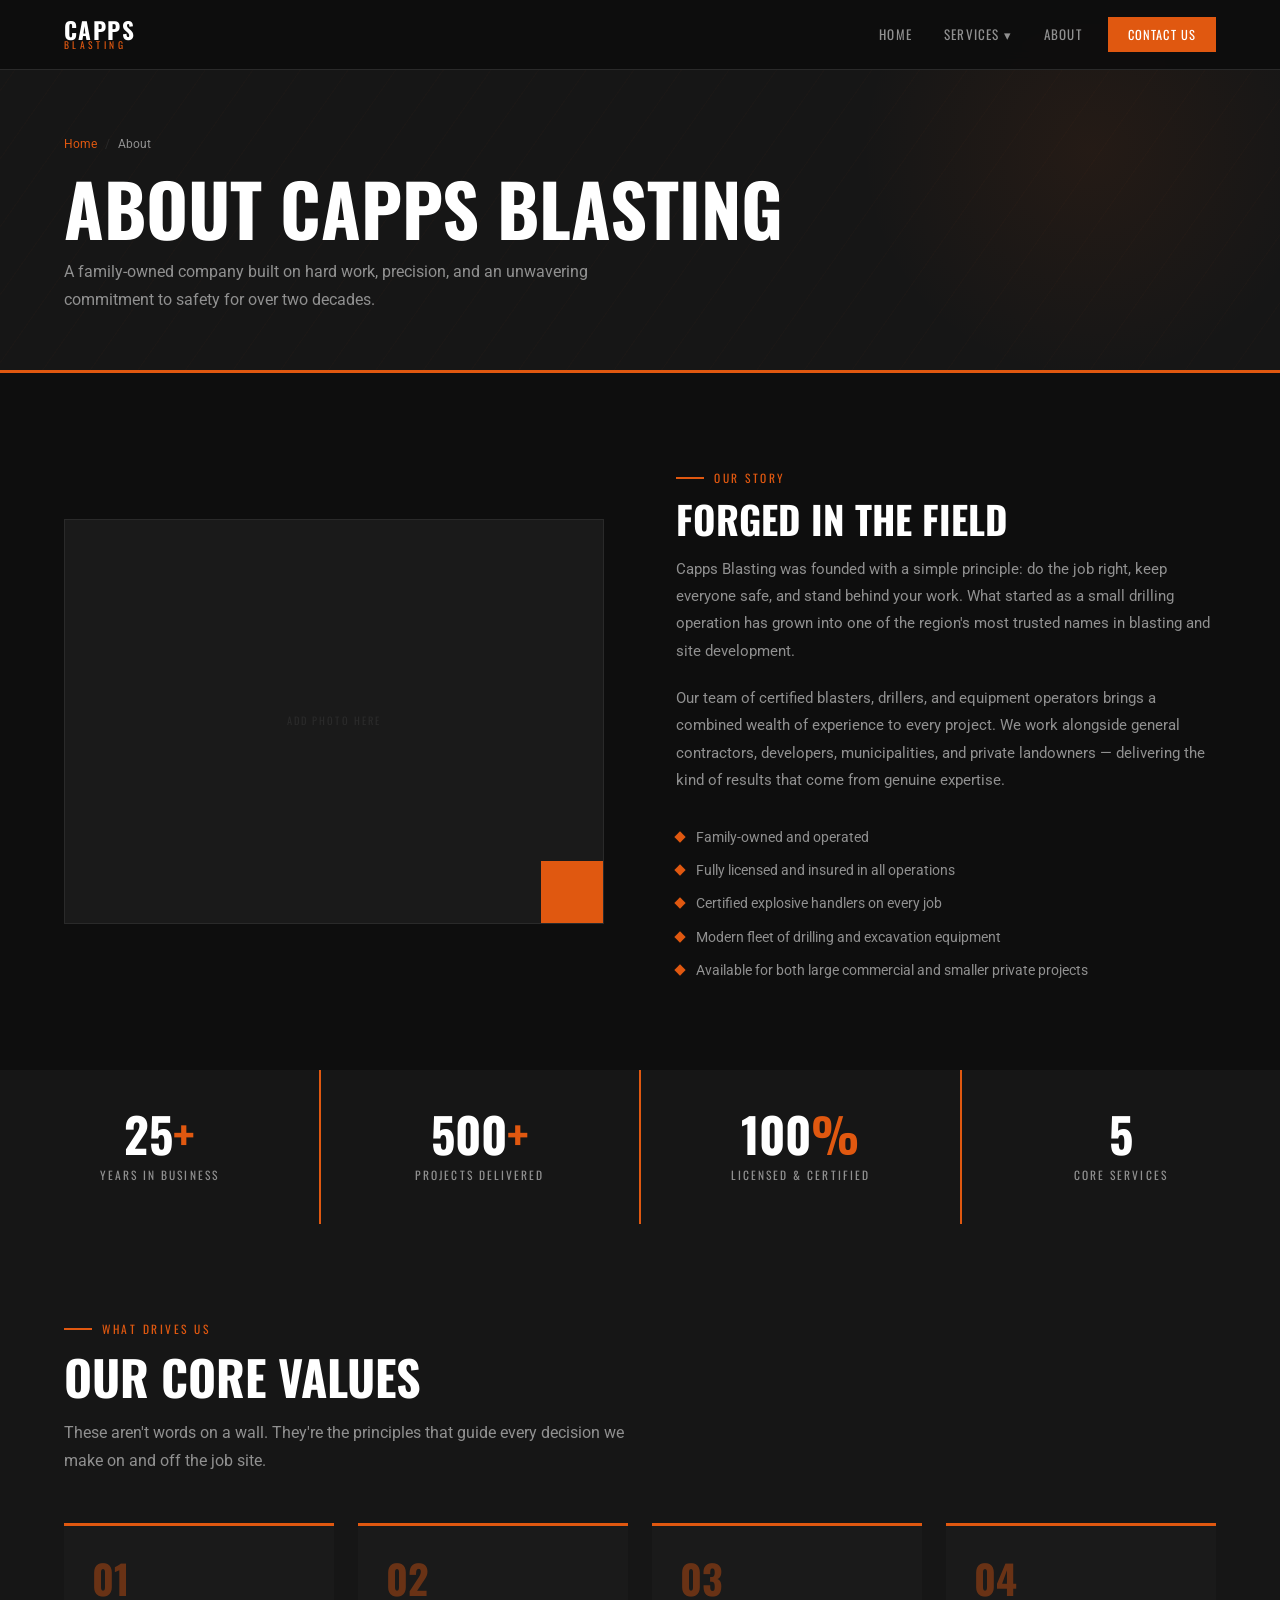
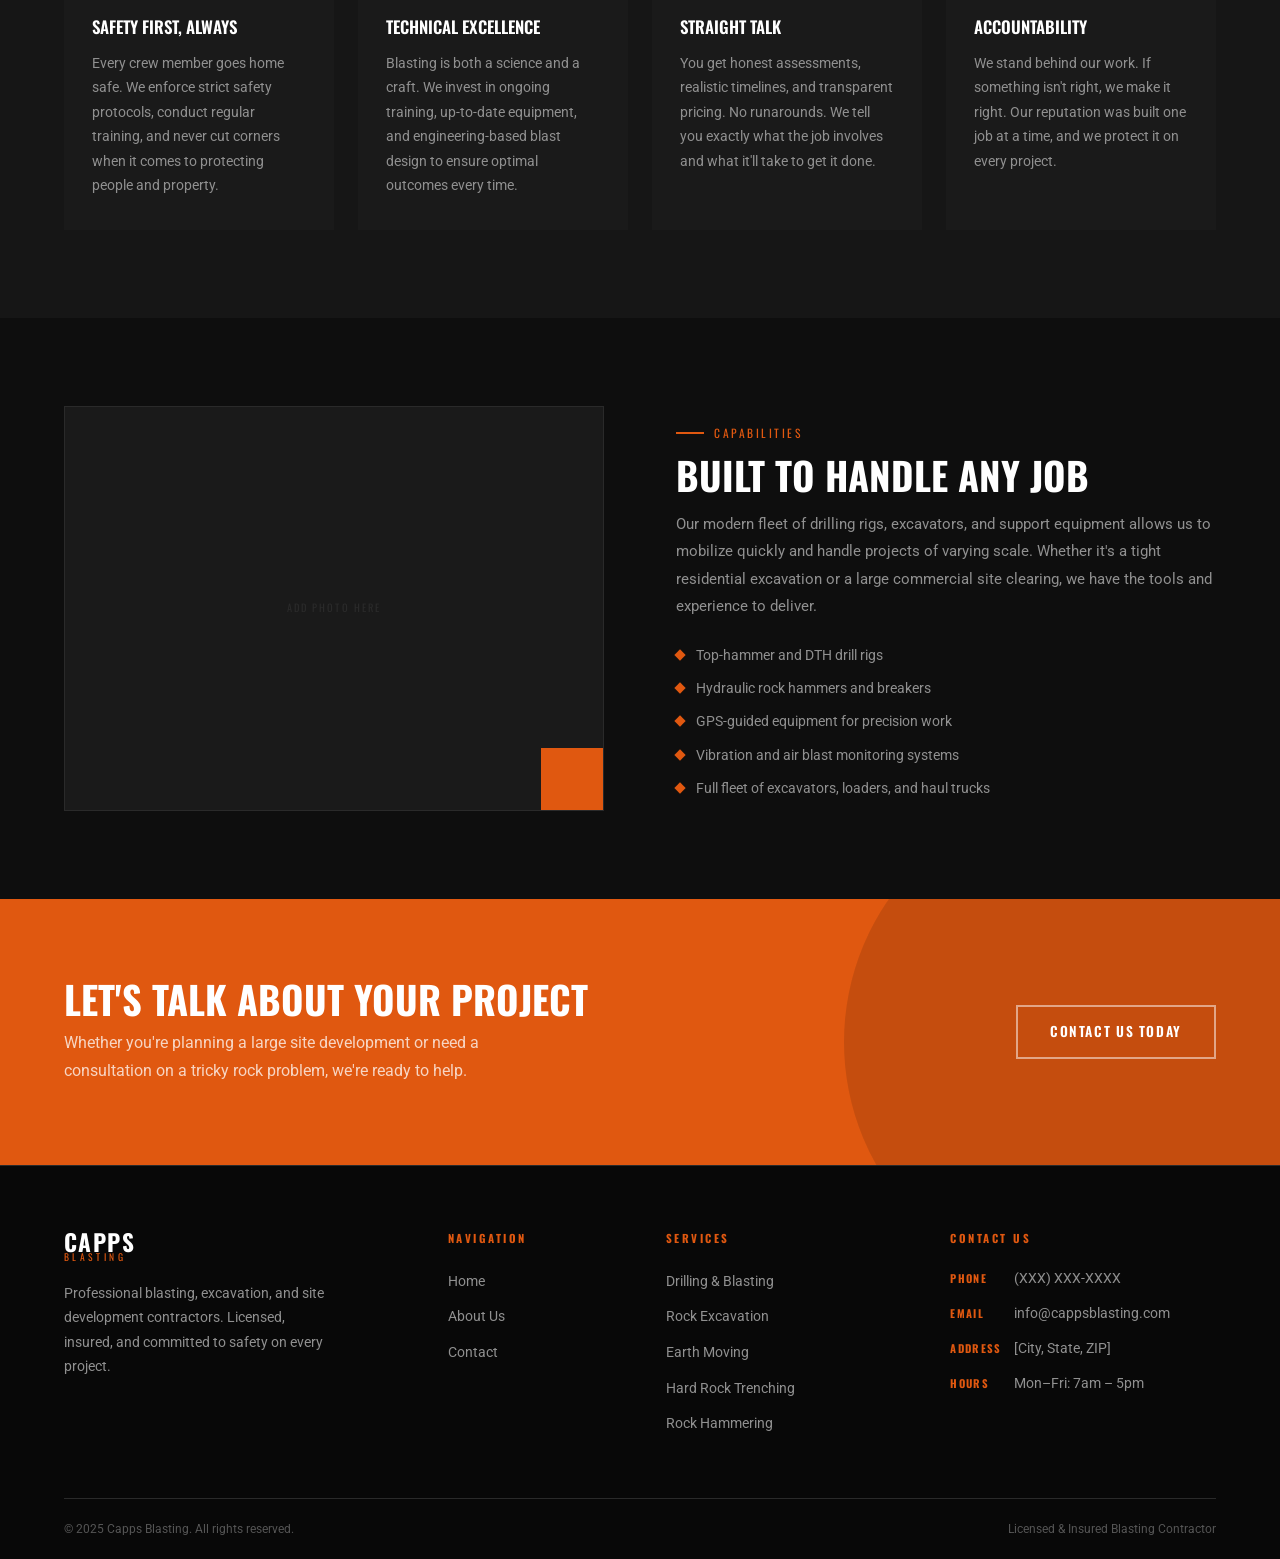
==== commit 14795d23: "Restructure pages to clean URLs, add hero image, style updates - Move all pages into subfolders for " ====
--- a/about/index.html
+++ b/about/index.html
@@ -63,8 +63,8 @@
     <section class="section">
       <div class="container">
         <div class="two-col">
+          <!-- Replace the img-block div with an <img> tag when you have a photo -->
           <div class="img-block">
-            <img src="../images/about/team.jpg" alt="Capps Blasting team">
             <div class="img-block-accent"></div>
           </div>
           <div class="col-body">
@@ -152,8 +152,8 @@
               <li>Full fleet of excavators, loaders, and haul trucks</li>
             </ul>
           </div>
+          <!-- Replace the img-block div with an <img> tag when you have a photo -->
           <div class="img-block">
-            <img src="../images/about/team.jpg" alt="Capps Blasting equipment">
             <div class="img-block-accent"></div>
           </div>
         </div>
--- a/css/style.css
+++ b/css/style.css
@@ -149,16 +149,23 @@
 /* Logo */
 .logo {
   display: flex;
-  align-items: center;
+  flex-direction: column;
+  line-height: 1;
   flex-shrink: 0;
 }
-.logo img {
-  height: 32px;
-  width: auto;
-  display: block;
-}
-.site-footer .logo img {
-  height: 36px;
+.logo-name {
+  font-family: var(--font-head);
+  font-size: 1.45rem;
+  font-weight: 700;
+  letter-spacing: 0.06em;
+  color: var(--white);
+}
+.logo-tagline {
+  font-family: var(--font-head);
+  font-size: 0.6rem;
+  letter-spacing: 0.35em;
+  color: var(--accent);
+  text-transform: uppercase;
 }
 
 /* Nav links */
@@ -253,26 +260,6 @@
 .nav-toggle.open span:nth-child(2) { opacity: 0; transform: scaleX(0); }
 .nav-toggle.open span:nth-child(3) { transform: translateY(-7px) rotate(-45deg); }
 
-/* ── HERO TITLE LETTER ANIMATION ──────────────────────────── */
-.hero-title .char {
-  display: inline-block;
-  white-space: pre;
-  opacity: 0;
-  animation: charFadeIn 0.5s ease forwards;
-}
-.hero-title .char--accent { color: var(--accent); }
-
-@keyframes charFadeIn {
-  from {
-    opacity: 0;
-    transform: translateY(14px);
-  }
-  to {
-    opacity: 1;
-    transform: translateY(0);
-  }
-}
-
 /* ── HERO (homepage) ───────────────────────────────────────── */
 .hero {
   min-height: 100vh;
@@ -283,19 +270,13 @@
   position: relative;
   overflow: hidden;
 }
-/* Dark overlay — starts fully black then fades to reveal background image */
+/* Dark overlay for text readability */
 .hero::before {
   content: '';
   position: absolute;
   inset: 0;
-  background-color: rgba(0, 0, 0, 0.62);
-  animation: heroReveal 1.6s ease forwards;
+  background: rgba(0, 0, 0, 0.62);
   pointer-events: none;
-}
-
-@keyframes heroReveal {
-  from { background-color: #0E0E0E; }
-  to   { background-color: rgba(0, 0, 0, 0.62); }
 }
 /* Orange radial glow */
 .hero::after {
